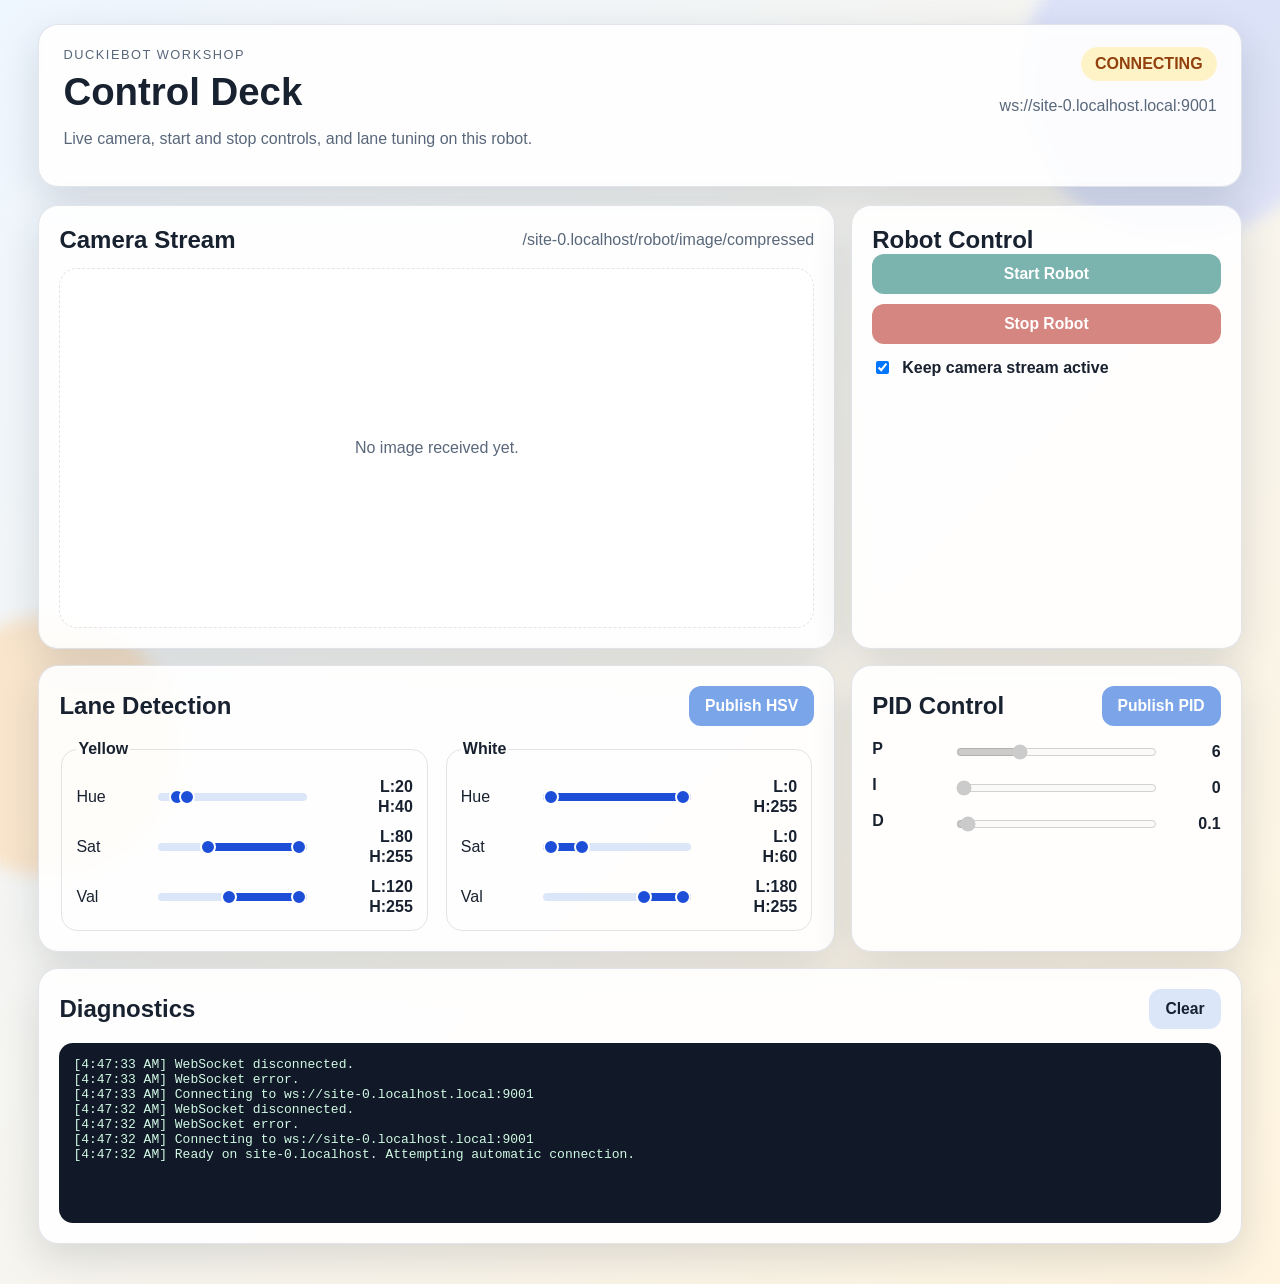
==== Workshop/WebFrontend/index.html @ 6af782f5 "working version lane following" ====
<!DOCTYPE html>
<html lang="de">
<head>
  <meta charset="UTF-8" />
  <meta name="viewport" content="width=device-width, initial-scale=1.0" />
  <title>Duckiebot Control Deck</title>
  <link rel="stylesheet" href="style.css" />
</head>
<body>
  <div class="ambient ambient-a"></div>
  <div class="ambient ambient-b"></div>

  <main class="page">
    <header class="hero card">
      <div>
        <p class="eyebrow">Duckiebot Workshop</p>
        <h1>Control Deck</h1>
        <p class="subtitle">Live camera, start and stop controls, and lane tuning on this robot.</p>
      </div>
      <div class="hero-meta">
        <span id="connectionStatus" class="status status-offline">offline</span>
        <p id="endpointLabel" class="endpoint">ws://-.local:9001</p>
      </div>
    </header>

    <section class="grid">
      <section class="card camera-panel">
        <div class="panel-heading">
          <h2>Camera Stream</h2>
          <span id="cameraTopicLabel" class="topic-label">/<span>robot_name</span>/robot/image/compressed</span>
        </div>
        <div class="camera-frame">
          <img id="cameraImage" alt="Duckiebot camera stream" />
          <p id="cameraPlaceholder">No image received yet.</p>
        </div>
      </section>

      <section class="card control-panel control-panel-right">
        <h2>Robot Control</h2>
        <div class="button-row button-row-large">
          <button id="startButton" class="button button-success" disabled>Start Robot</button>
          <button id="stopButton" class="button button-danger" disabled>Stop Robot</button>
        </div>
        <label class="checkbox-row">
          <input id="cameraActive" type="checkbox" checked />
          <span>Keep camera stream active</span>
        </label>
      </section>

      <section class="card tuning-panel tuning-panel-lane">
        <div class="panel-heading">
          <h2>Lane Detection</h2>
          <button id="publishHsvButton" class="button button-primary" disabled>Publish HSV</button>
        </div>
        <div class="tuning-columns">
          <fieldset>
            <legend>Yellow</legend>
            <div class="slider-stack" id="yellowControls"></div>
          </fieldset>
          <fieldset>
            <legend>White</legend>
            <div class="slider-stack" id="whiteControls"></div>
          </fieldset>
        </div>
      </section>

      <section class="card tuning-panel tuning-panel-pid">
        <div class="panel-heading">
          <h2>PID Control</h2>
          <button id="publishPidButton" class="button button-primary" disabled>Publish PID</button>
        </div>
        <div class="slider-stack" id="pidControls"></div>
      </section>

      <section class="card log-panel">
        <div class="panel-heading">
          <h2>Diagnostics</h2>
          <button id="clearLogButton" class="button button-secondary">Clear</button>
        </div>
        <pre id="logOutput" class="log-output"></pre>
      </section>
    </section>
  </main>

  <script src="app.js"></script>
</body>
</html>
---- Workshop/WebFrontend/style.css ----
:root {
  --bg-a: #eef6ff;
  --bg-b: #fff4df;
  --panel: rgba(255, 255, 255, 0.9);
  --line: rgba(23, 37, 84, 0.12);
  --text: #18212f;
  --muted: #59677a;
  --primary: #0f5bd8;
  --success: #0f766e;
  --danger: #b42318;
  --secondary: #dbe7f8;
  --shadow: 0 14px 40px rgba(24, 33, 47, 0.14);
}

* {
  box-sizing: border-box;
}

body {
  margin: 0;
  min-height: 100vh;
  font-family: "Segoe UI", "Trebuchet MS", sans-serif;
  color: var(--text);
  background: linear-gradient(135deg, var(--bg-a), var(--bg-b));
}

.ambient {
  position: fixed;
  z-index: -1;
  border-radius: 999px;
  filter: blur(8px);
  opacity: 0.55;
}

.ambient-a {
  width: 320px;
  height: 320px;
  top: -80px;
  right: -60px;
  background: #c7d2fe;
}

.ambient-b {
  width: 260px;
  height: 260px;
  bottom: 24px;
  left: -80px;
  background: #fed7aa;
}

.page {
  width: min(1220px, 94vw);
  margin: 24px auto 40px;
}

.card {
  background: var(--panel);
  border: 1px solid var(--line);
  border-radius: 20px;
  box-shadow: var(--shadow);
  backdrop-filter: blur(6px);
}

.hero {
  padding: 22px 24px;
  display: flex;
  justify-content: space-between;
  gap: 20px;
  align-items: start;
}

.eyebrow {
  margin: 0 0 8px;
  text-transform: uppercase;
  letter-spacing: 0.12em;
  font-size: 0.8rem;
  color: var(--muted);
}

h1,
h2,
legend {
  margin: 0;
}

h1 {
  font-size: clamp(2.1rem, 3vw, 3.2rem);
  margin-bottom: 8px;
}

.subtitle,
.helper,
.endpoint,
.topic-label {
  color: var(--muted);
}

.hero-meta {
  text-align: right;
}

.status {
  display: inline-flex;
  align-items: center;
  justify-content: center;
  min-width: 120px;
  padding: 8px 14px;
  border-radius: 999px;
  font-weight: 700;
  text-transform: uppercase;
}

.status-offline {
  background: #fee2e2;
  color: #991b1b;
}

.status-connecting {
  background: #fef3c7;
  color: #92400e;
}

.status-online {
  background: #d1fae5;
  color: #065f46;
}

.grid {
  display: grid;
  grid-template-columns: repeat(12, minmax(0, 1fr));
  gap: 16px;
  margin-top: 18px;
}

.control-panel,
.tuning-panel,
.log-panel,
.camera-panel {
  padding: 20px;
}

.camera-panel {
  grid-column: span 8;
}

.control-panel-right {
  grid-column: span 4;
}

.log-panel {
  grid-column: span 12;
}

.tuning-panel-lane {
  grid-column: span 8;
}

.tuning-panel-pid {
  grid-column: span 4;
}

label,
fieldset {
  display: block;
}

label span,
legend {
  display: block;
  font-weight: 700;
  margin-bottom: 6px;
}

input[type="text"],
input[type="number"] {
  width: 100%;
  border: 1px solid var(--line);
  border-radius: 12px;
  padding: 10px 12px;
  font-size: 1rem;
  color: var(--text);
  background: #fff;
}

.checkbox-row {
  display: flex;
  gap: 10px;
  align-items: center;
  margin: 14px 0;
}

.checkbox-row span {
  margin: 0;
  font-weight: 600;
}

.button-row {
  display: flex;
  gap: 10px;
  flex-wrap: wrap;
}

.button-row-large .button {
  flex: 1 1 180px;
}

.button {
  border: none;
  border-radius: 12px;
  padding: 11px 16px;
  font-size: 0.98rem;
  font-weight: 700;
  cursor: pointer;
  transition: transform 120ms ease, opacity 120ms ease;
}

.button:hover:enabled {
  transform: translateY(-1px);
}

.button:disabled {
  opacity: 0.55;
  cursor: not-allowed;
}

.button-primary {
  background: var(--primary);
  color: white;
}

.button-secondary {
  background: var(--secondary);
  color: var(--text);
}

.button-success {
  background: var(--success);
  color: white;
}

.button-danger {
  background: var(--danger);
  color: white;
}

.panel-heading {
  display: flex;
  justify-content: space-between;
  gap: 10px;
  align-items: center;
  margin-bottom: 14px;
}

.camera-frame {
  min-height: 360px;
  border-radius: 18px;
  border: 1px dashed var(--line);
  background: rgba(255, 255, 255, 0.7);
  display: grid;
  place-items: center;
  overflow: hidden;
}

#cameraImage {
  display: none;
  width: 100%;
  height: auto;
}

#cameraPlaceholder {
  padding: 24px;
  text-align: center;
  color: var(--muted);
}

.tuning-columns {
  display: grid;
  grid-template-columns: repeat(2, minmax(0, 1fr));
  gap: 14px;
}

fieldset {
  border: 1px solid var(--line);
  border-radius: 16px;
  padding: 14px;
}

.slider-stack {
  display: grid;
  gap: 12px;
}

.slider-row {
  display: grid;
  grid-template-columns: 72px minmax(0, 1fr) 56px;
  gap: 10px;
  align-items: center;
}

.slider-row-dual {
  grid-template-columns: 72px minmax(0, 1fr) 96px;
}

.dual-range {
  position: relative;
  height: 28px;
  display: flex;
  align-items: center;
}

.dual-track {
  position: absolute;
  left: 0;
  right: 0;
  height: 8px;
  border-radius: 999px;
  background: #dbe7f8;
}

.dual-range input[type="range"] {
  position: absolute;
  left: 0;
  top: 50%;
  width: 100%;
  margin: 0;
  transform: translateY(-50%);
  background: transparent;
  pointer-events: none;
  -webkit-appearance: none;
  appearance: none;
}

.dual-range input[type="range"]::-webkit-slider-runnable-track {
  height: 8px;
  background: transparent;
}

.dual-range input[type="range"]::-webkit-slider-thumb {
  -webkit-appearance: none;
  width: 16px;
  height: 16px;
  border-radius: 50%;
  border: 2px solid #ffffff;
  background: #1d4ed8;
  margin-top: -4px;
  pointer-events: auto;
  cursor: pointer;
}

.dual-range input[type="range"]::-moz-range-track {
  height: 8px;
  background: transparent;
}

.dual-range input[type="range"]::-moz-range-thumb {
  width: 16px;
  height: 16px;
  border-radius: 50%;
  border: 2px solid #ffffff;
  background: #1d4ed8;
  pointer-events: auto;
  cursor: pointer;
}

.dual-values {
  display: grid;
  gap: 2px;
}

.dual-values output {
  display: block;
  text-align: right;
}

.slider-row output {
  font-weight: 700;
  text-align: right;
}

input[type="range"] {
  width: 100%;
}

.log-output {
  margin: 0;
  padding: 14px;
  min-height: 180px;
  border-radius: 14px;
  background: #111827;
  color: #d1fae5;
  white-space: pre-wrap;
  overflow-wrap: anywhere;
}

@media (max-width: 980px) {
  .control-panel-right,
  .camera-panel,
  .tuning-panel-lane,
  .tuning-panel-pid,
  .log-panel {
    grid-column: 1 / -1;
  }

  .hero {
    flex-direction: column;
  }

  .hero-meta {
    text-align: left;
  }
}

@media (max-width: 640px) {
  .page {
    width: min(96vw, 96vw);
  }

  .tuning-columns {
    grid-template-columns: 1fr;
  }

  .slider-row {
    grid-template-columns: 1fr;
  }

  .slider-row-dual {
    grid-template-columns: 1fr;
  }

  .slider-row output {
    text-align: left;
  }

  .dual-values output {
    text-align: left;
  }
}
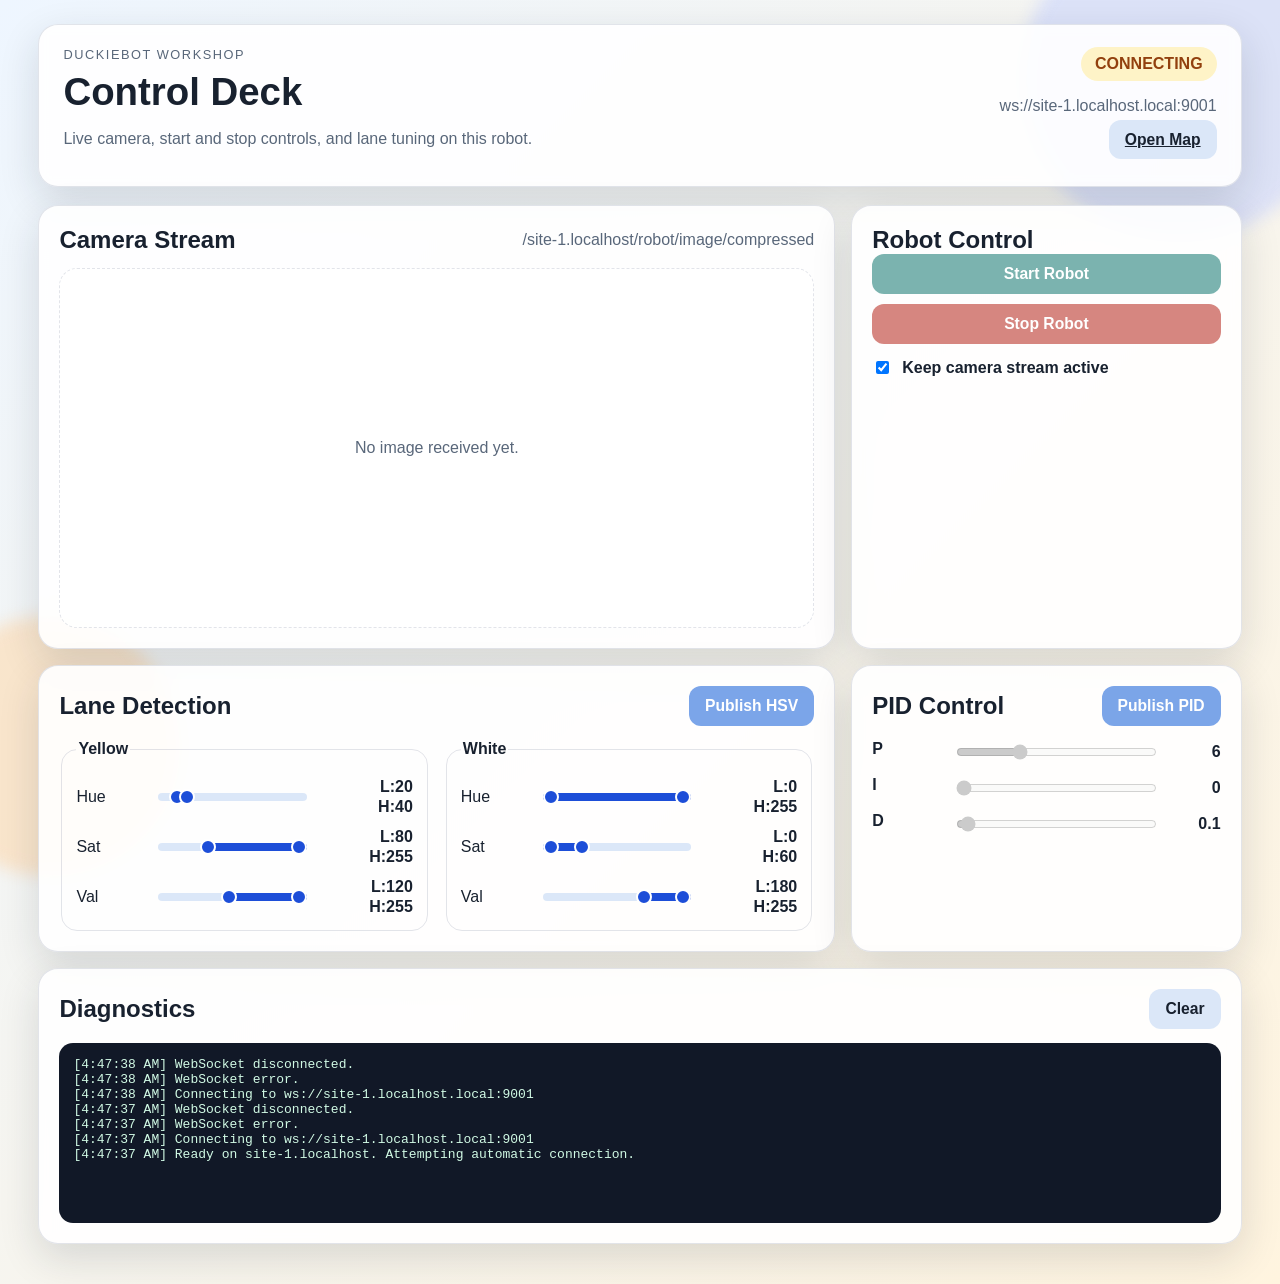
==== commit bd9e5c64: "added map to frontend" ====
--- a/Workshop/WebFrontend/index.html
+++ b/Workshop/WebFrontend/index.html
@@ -20,6 +20,7 @@
       <div class="hero-meta">
         <span id="connectionStatus" class="status status-offline">offline</span>
         <p id="endpointLabel" class="endpoint">ws://-.local:9001</p>
+        <a class="button button-secondary" href="map.html">Open Map</a>
       </div>
     </header>
 
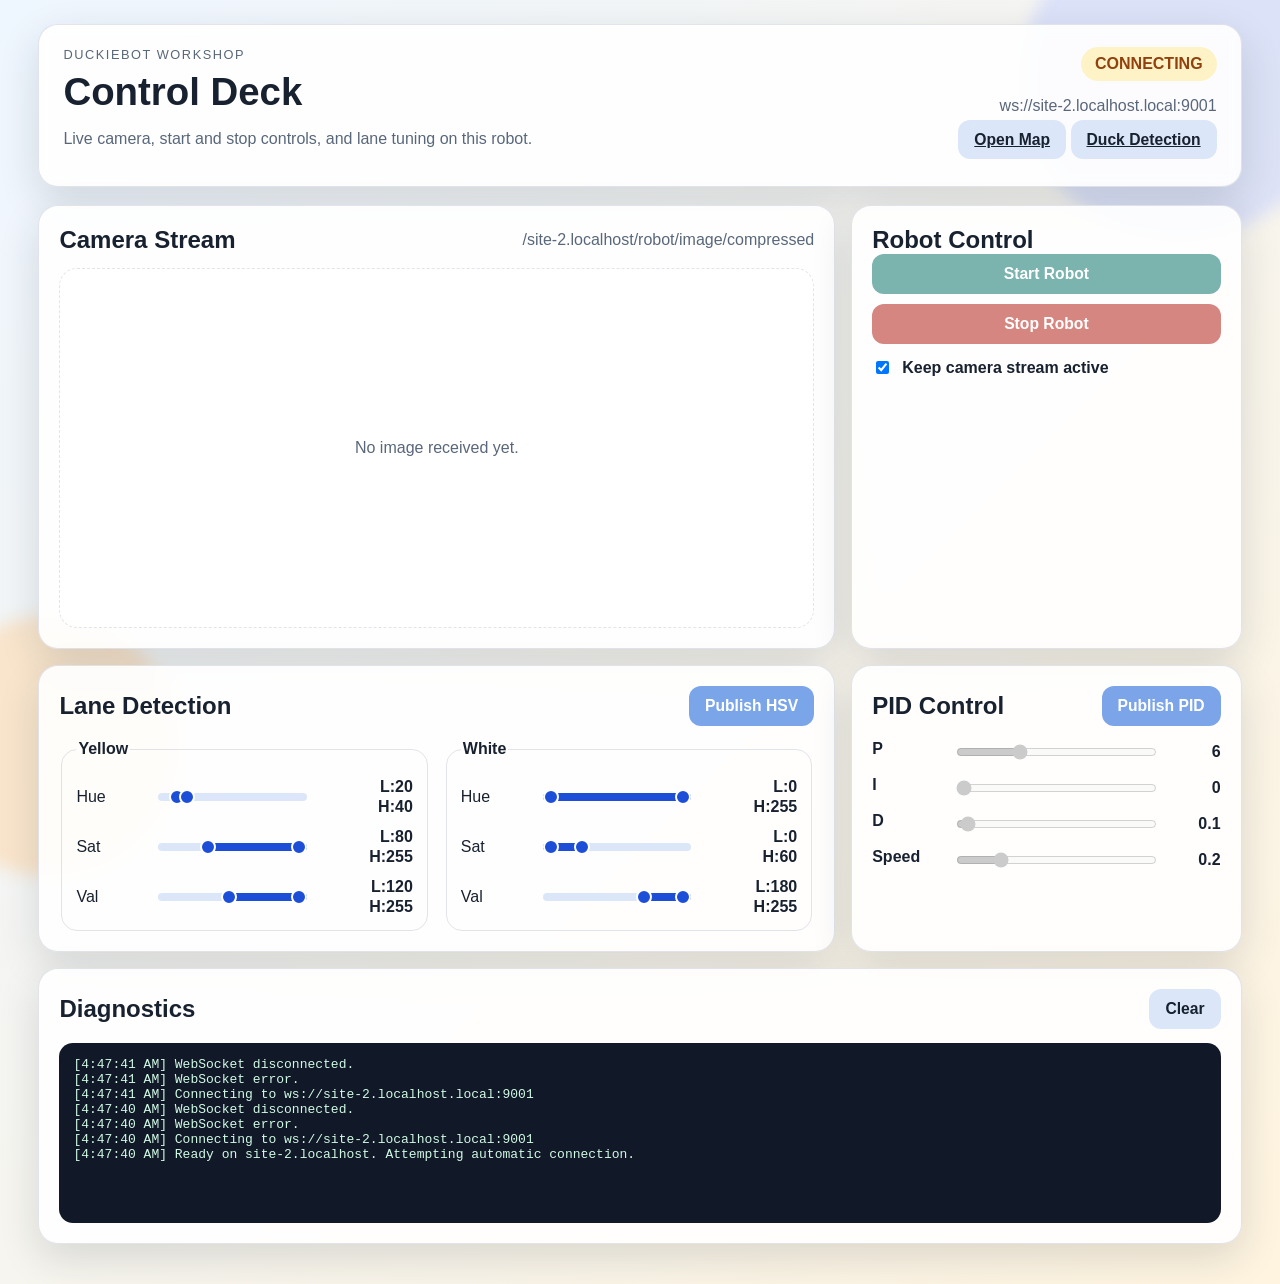
==== commit 8e4cb36f: "Add red duck detection, left evasion manoeuvre and duck tuning page Co-Authored-By: Claude Opus 5.5 " ====
--- a/Workshop/WebFrontend/index.html
+++ b/Workshop/WebFrontend/index.html
@@ -21,6 +21,7 @@
         <span id="connectionStatus" class="status status-offline">offline</span>
         <p id="endpointLabel" class="endpoint">ws://-.local:9001</p>
         <a class="button button-secondary" href="map.html">Open Map</a>
+        <a class="button button-secondary" href="duck.html">Duck Detection</a>
       </div>
     </header>
 
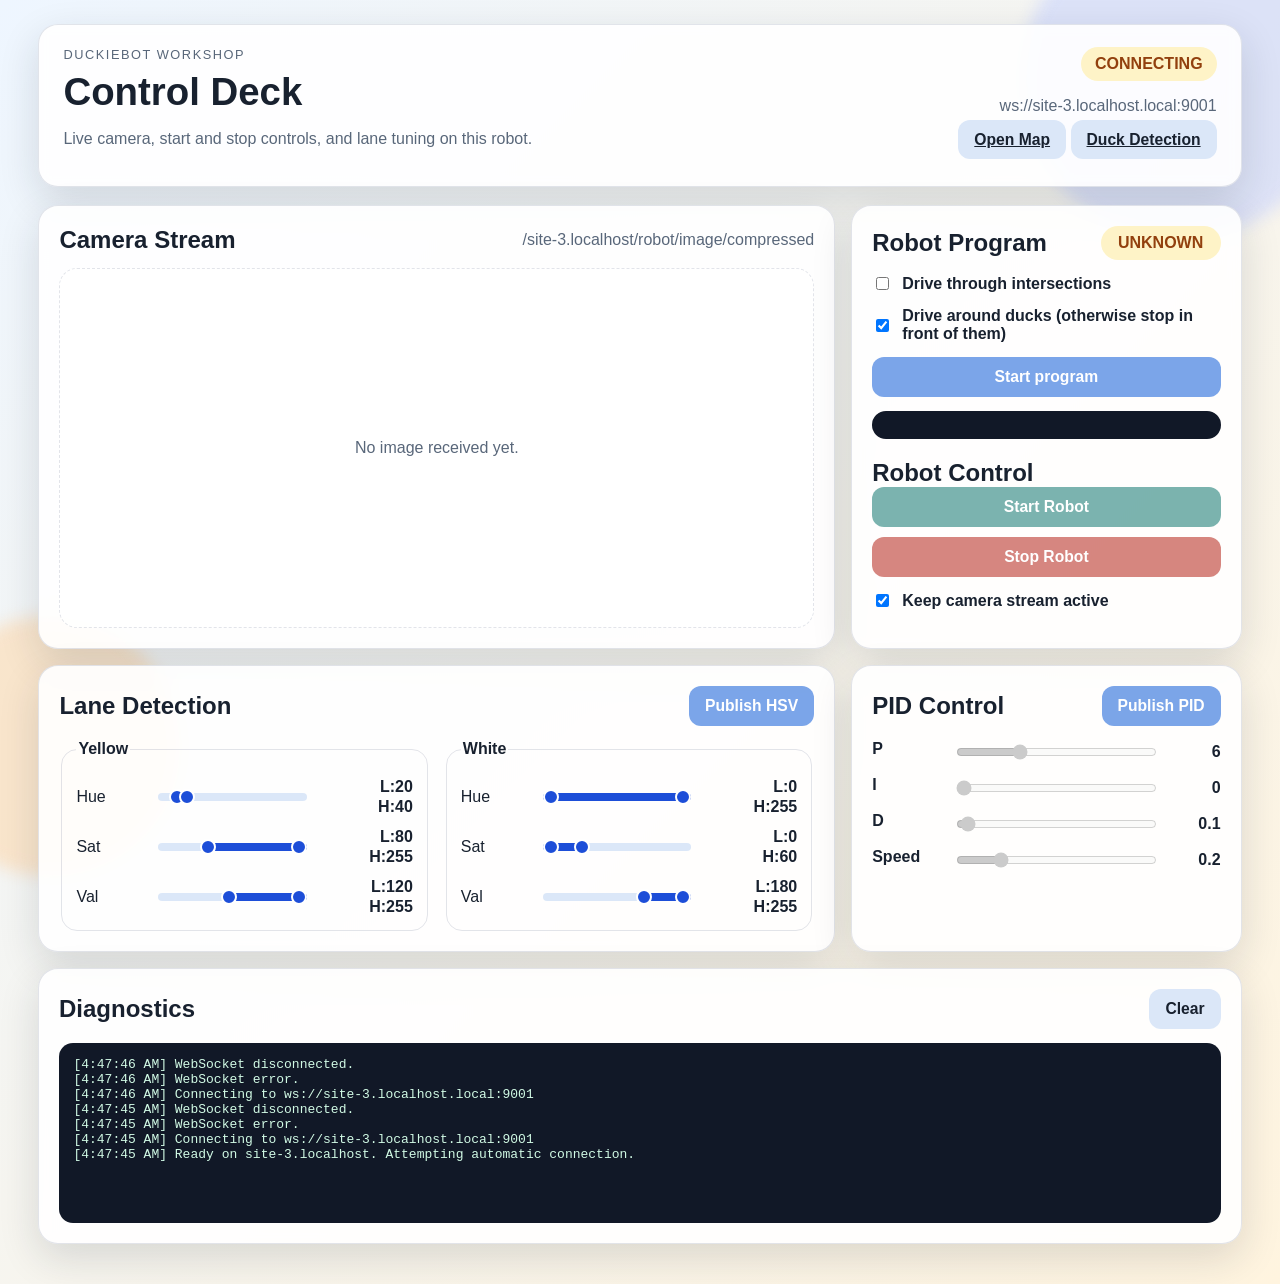
==== commit 5cfd1e6e: "Start and stop the robot program from the frontend and keep parameters on the robot The frontend ser" ====
--- a/Workshop/WebFrontend/index.html
+++ b/Workshop/WebFrontend/index.html
@@ -38,6 +38,23 @@
       </section>
 
       <section class="card control-panel control-panel-right">
+        <div class="panel-heading">
+          <h2>Robot Program</h2>
+          <span id="programStatus" class="status status-offline">stopped</span>
+        </div>
+        <label class="checkbox-row">
+          <input id="optionIntersection" type="checkbox" />
+          <span>Drive through intersections</span>
+        </label>
+        <label class="checkbox-row">
+          <input id="optionDuckEvasion" type="checkbox" />
+          <span>Drive around ducks (otherwise stop in front of them)</span>
+        </label>
+        <div class="button-row button-row-large">
+          <button id="programButton" class="button button-primary" disabled>Start program</button>
+        </div>
+        <pre id="programOutput" class="log-output program-output"></pre>
+
         <h2>Robot Control</h2>
         <div class="button-row button-row-large">
           <button id="startButton" class="button button-success" disabled>Start Robot</button>
--- a/Workshop/WebFrontend/style.css
+++ b/Workshop/WebFrontend/style.css
@@ -151,6 +151,14 @@
   grid-column: span 12;
 }
 
+.log-output.program-output {
+  min-height: 0;
+  max-height: 140px;
+  margin: 14px 0 20px;
+  font-size: 0.78rem;
+  overflow-y: auto;
+}
+
 .tuning-panel-lane {
   grid-column: span 8;
 }
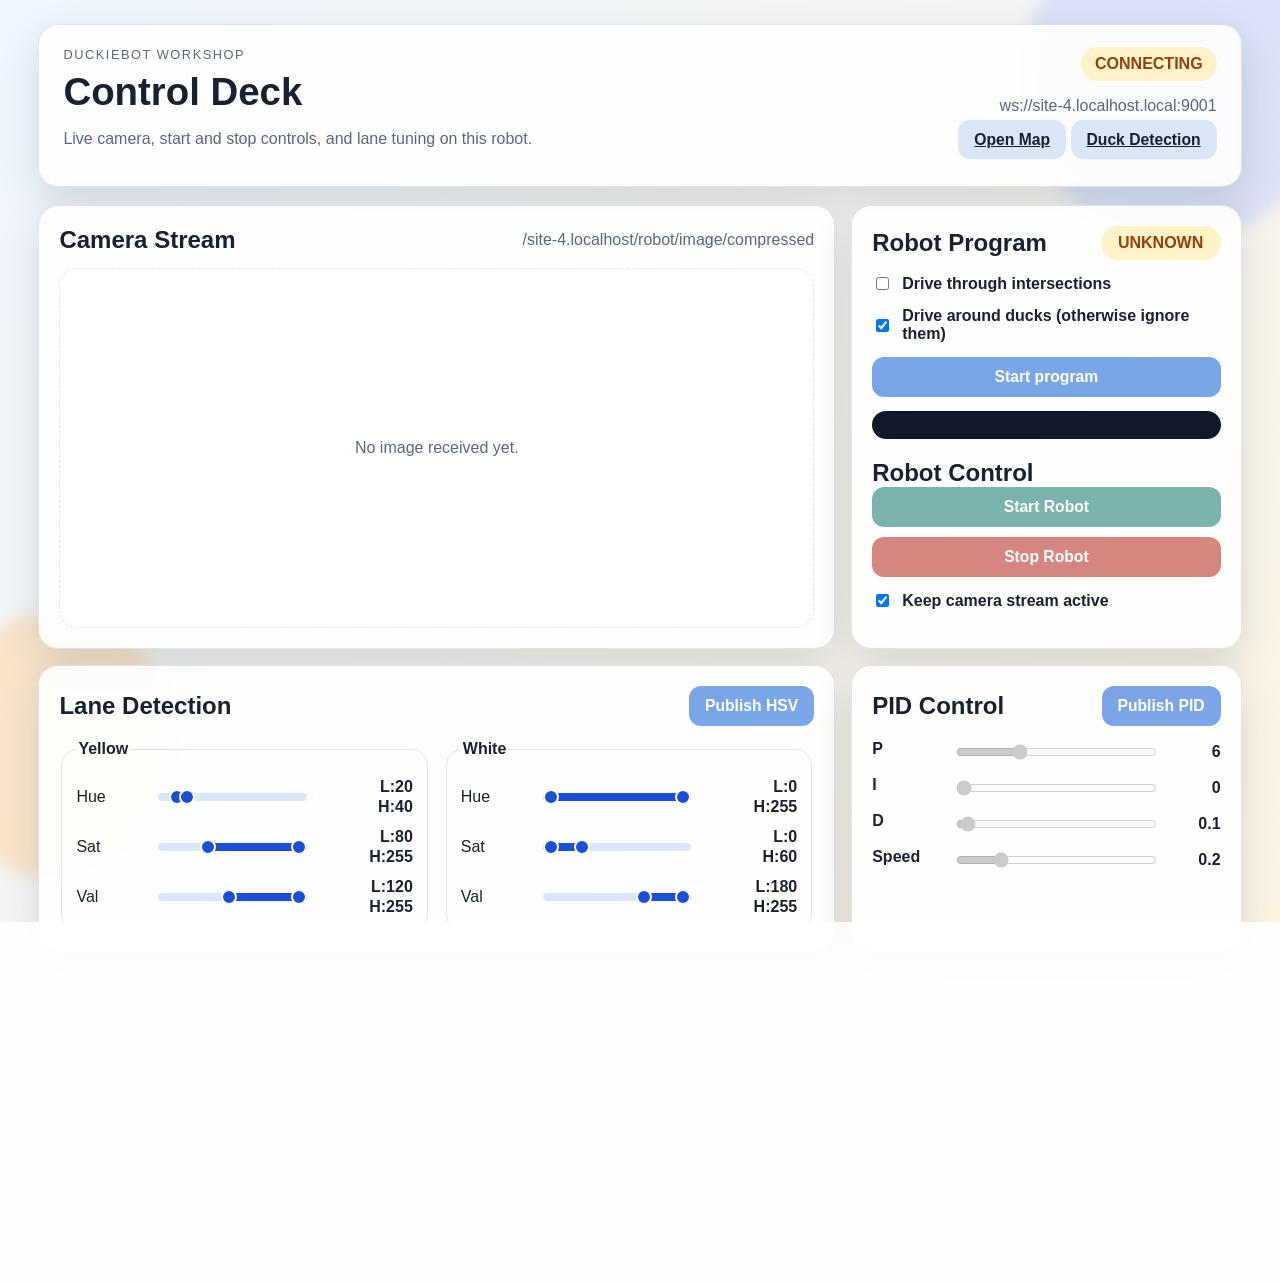
==== commit da9626b0: "Ignore ducks when duck evasion is off instead of stopping Co-Authored-By: Claude Opus 5.5 (1M contex" ====
--- a/Workshop/WebFrontend/index.html
+++ b/Workshop/WebFrontend/index.html
@@ -48,7 +48,7 @@
         </label>
         <label class="checkbox-row">
           <input id="optionDuckEvasion" type="checkbox" />
-          <span>Drive around ducks (otherwise stop in front of them)</span>
+          <span>Drive around ducks (otherwise ignore them)</span>
         </label>
         <div class="button-row button-row-large">
           <button id="programButton" class="button button-primary" disabled>Start program</button>
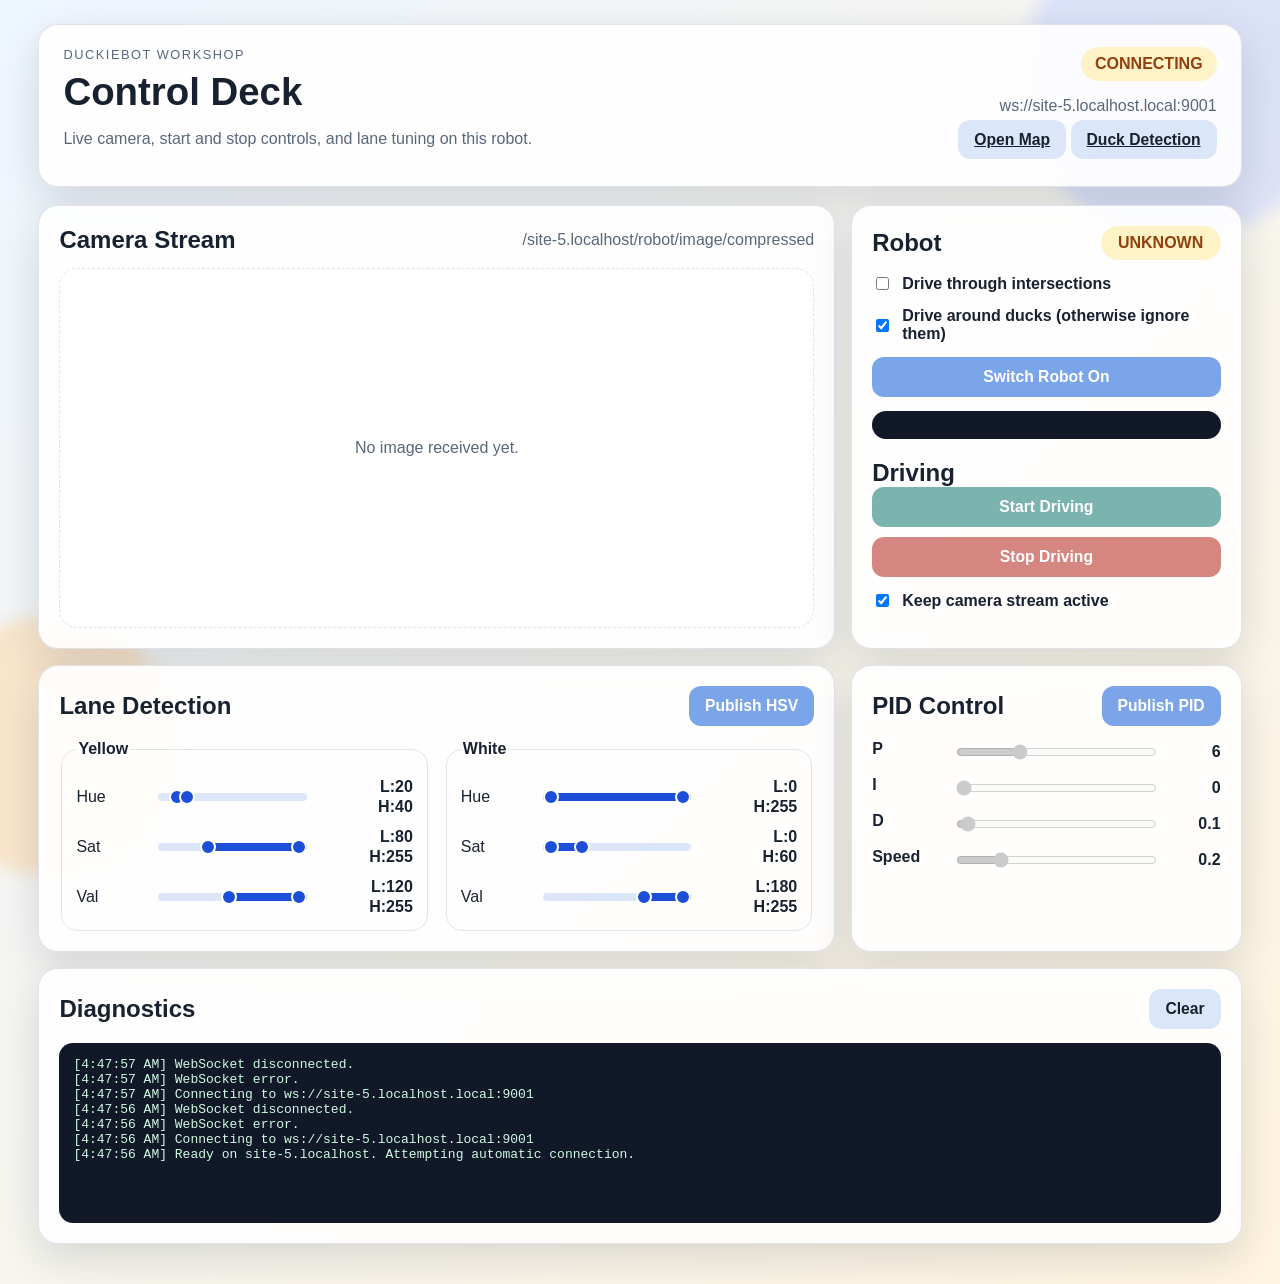
==== commit 83db4abc: "Rename the buttons to Switch Robot On/Off and Start/Stop Driving Co-Authored-By: Claude Opus 5.5 (1M" ====
--- a/Workshop/WebFrontend/index.html
+++ b/Workshop/WebFrontend/index.html
@@ -39,7 +39,7 @@
 
       <section class="card control-panel control-panel-right">
         <div class="panel-heading">
-          <h2>Robot Program</h2>
+          <h2>Robot</h2>
           <span id="programStatus" class="status status-offline">stopped</span>
         </div>
         <label class="checkbox-row">
@@ -51,14 +51,14 @@
           <span>Drive around ducks (otherwise ignore them)</span>
         </label>
         <div class="button-row button-row-large">
-          <button id="programButton" class="button button-primary" disabled>Start program</button>
+          <button id="programButton" class="button button-primary" disabled>Switch Robot On</button>
         </div>
         <pre id="programOutput" class="log-output program-output"></pre>
 
-        <h2>Robot Control</h2>
+        <h2>Driving</h2>
         <div class="button-row button-row-large">
-          <button id="startButton" class="button button-success" disabled>Start Robot</button>
-          <button id="stopButton" class="button button-danger" disabled>Stop Robot</button>
+          <button id="startButton" class="button button-success" disabled>Start Driving</button>
+          <button id="stopButton" class="button button-danger" disabled>Stop Driving</button>
         </div>
         <label class="checkbox-row">
           <input id="cameraActive" type="checkbox" checked />
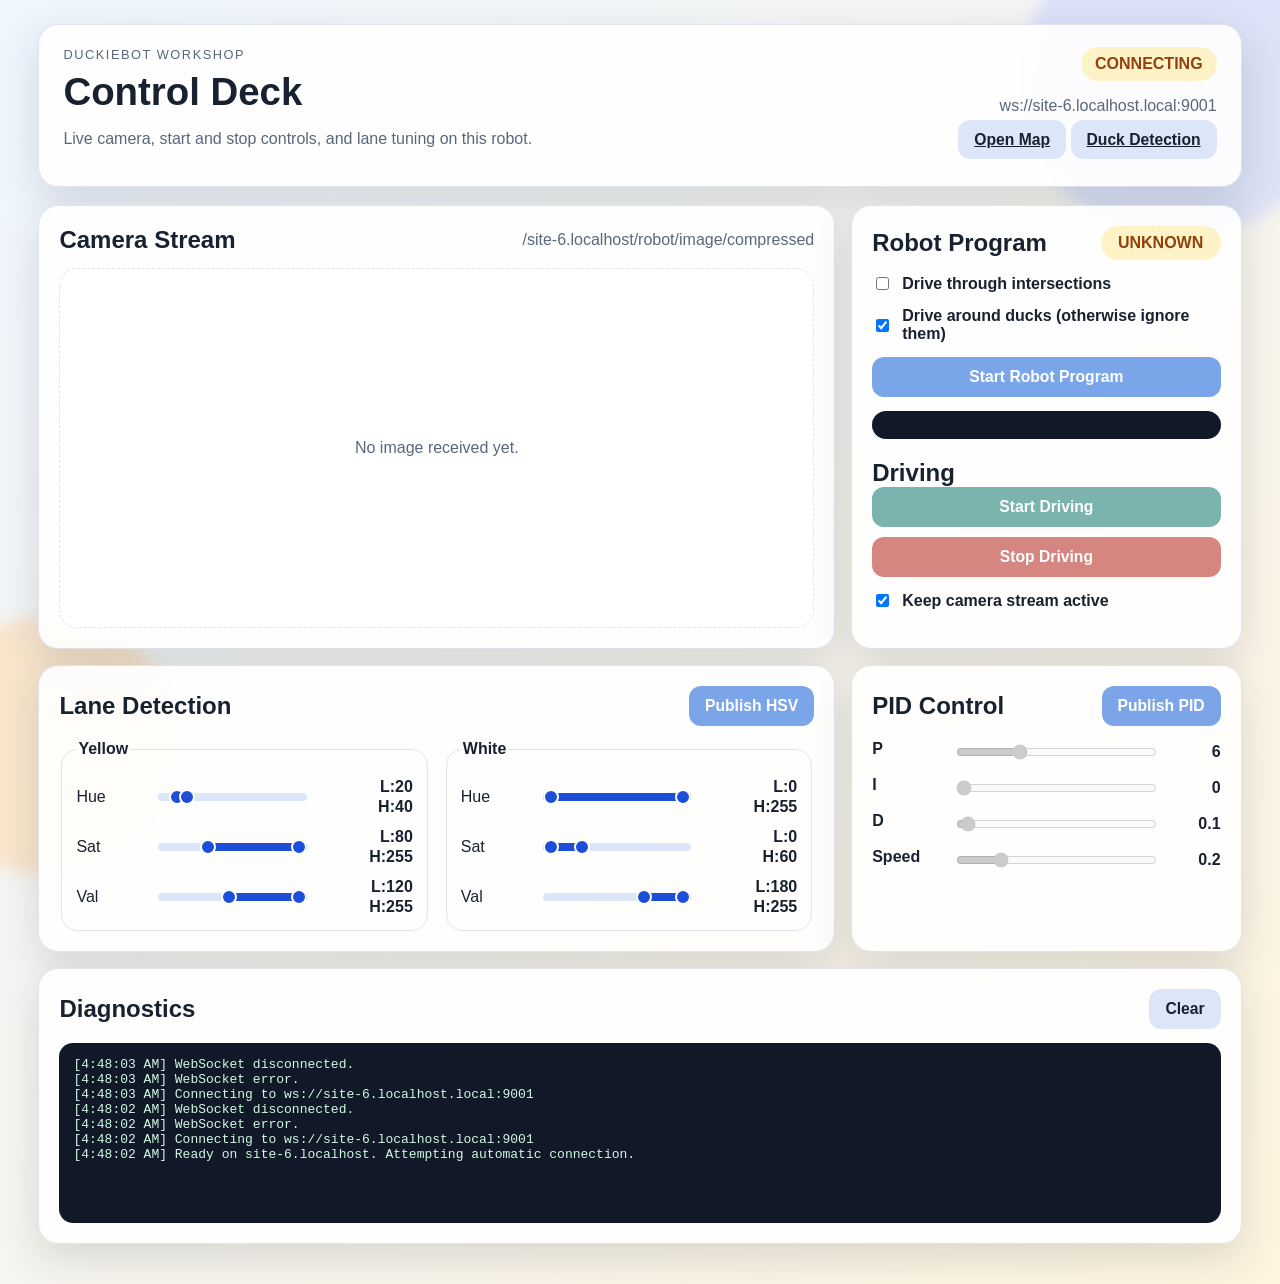
==== commit ab6298fe: "Call the program button Start/Stop Robot Program Co-Authored-By: Claude Opus 5.5 (1M context) <norep" ====
--- a/Workshop/WebFrontend/index.html
+++ b/Workshop/WebFrontend/index.html
@@ -39,7 +39,7 @@
 
       <section class="card control-panel control-panel-right">
         <div class="panel-heading">
-          <h2>Robot</h2>
+          <h2>Robot Program</h2>
           <span id="programStatus" class="status status-offline">stopped</span>
         </div>
         <label class="checkbox-row">
@@ -51,7 +51,7 @@
           <span>Drive around ducks (otherwise ignore them)</span>
         </label>
         <div class="button-row button-row-large">
-          <button id="programButton" class="button button-primary" disabled>Switch Robot On</button>
+          <button id="programButton" class="button button-primary" disabled>Start Robot Program</button>
         </div>
         <pre id="programOutput" class="log-output program-output"></pre>
 
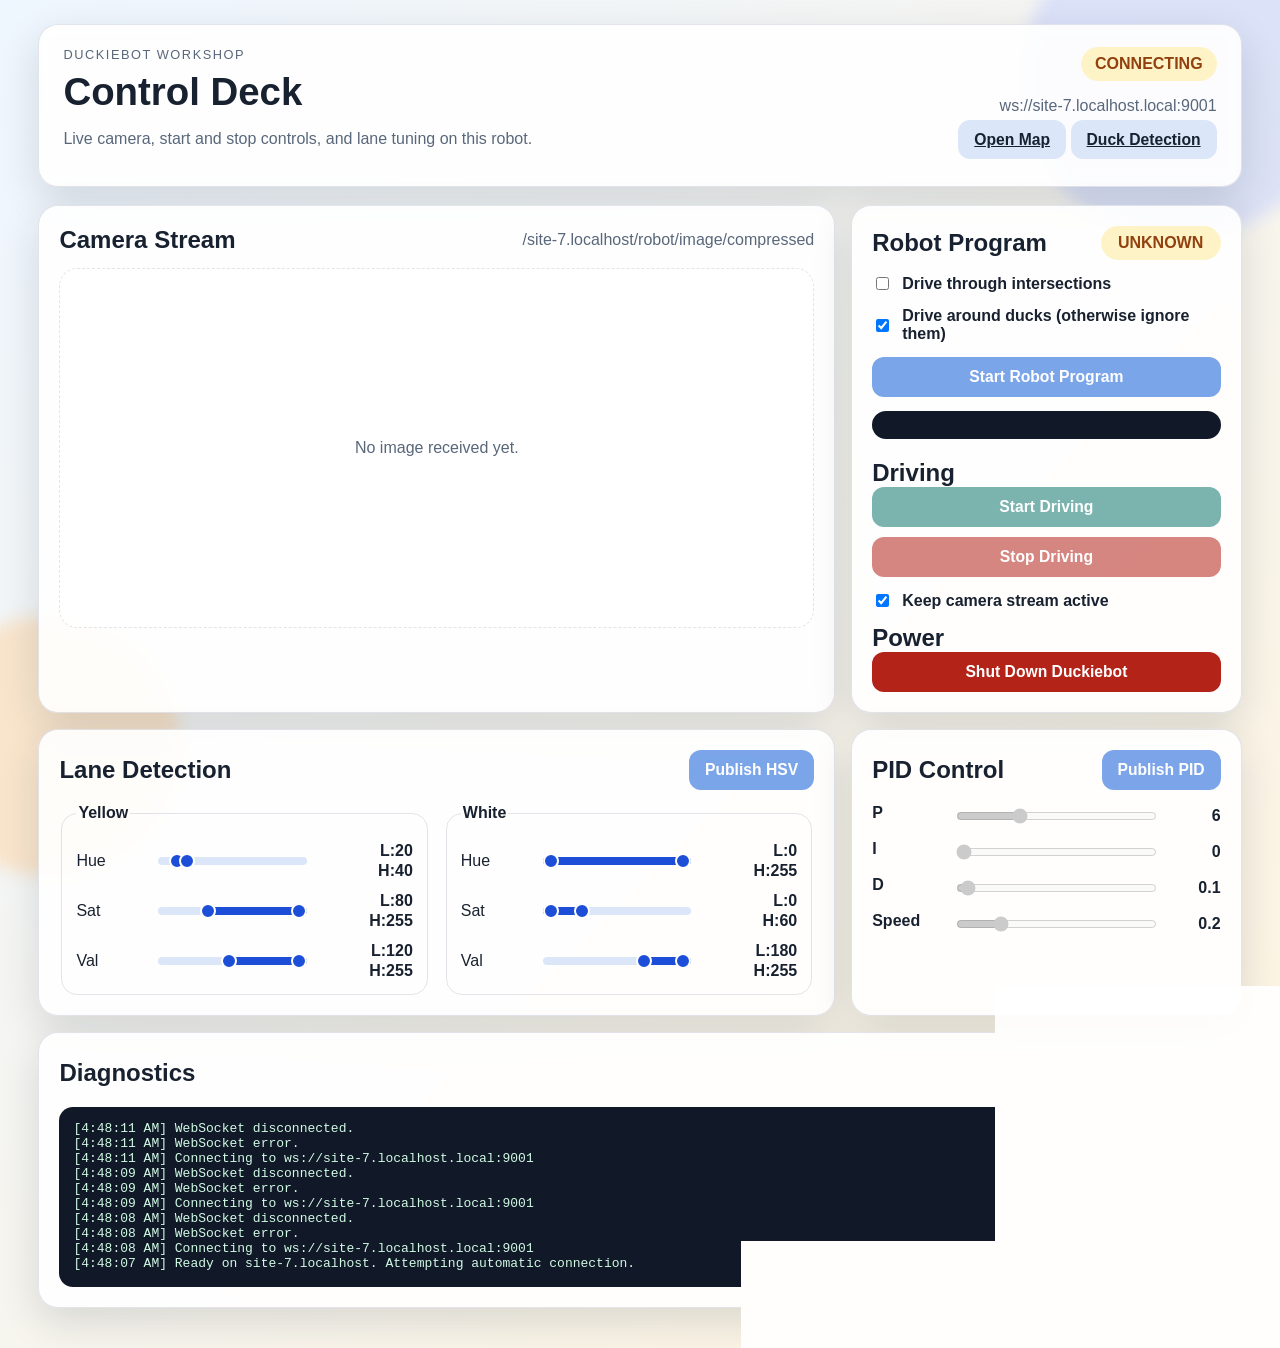
==== commit 55e0bc6e: "Add a Shut Down Duckiebot button using the Duckietown health API Co-Authored-By: Claude Opus 5.5 (1M" ====
--- a/Workshop/WebFrontend/index.html
+++ b/Workshop/WebFrontend/index.html
@@ -64,6 +64,11 @@
           <input id="cameraActive" type="checkbox" checked />
           <span>Keep camera stream active</span>
         </label>
+
+        <h2>Power</h2>
+        <div class="button-row button-row-large">
+          <button id="shutdownButton" class="button button-danger">Shut Down Duckiebot</button>
+        </div>
       </section>
 
       <section class="card tuning-panel tuning-panel-lane">
